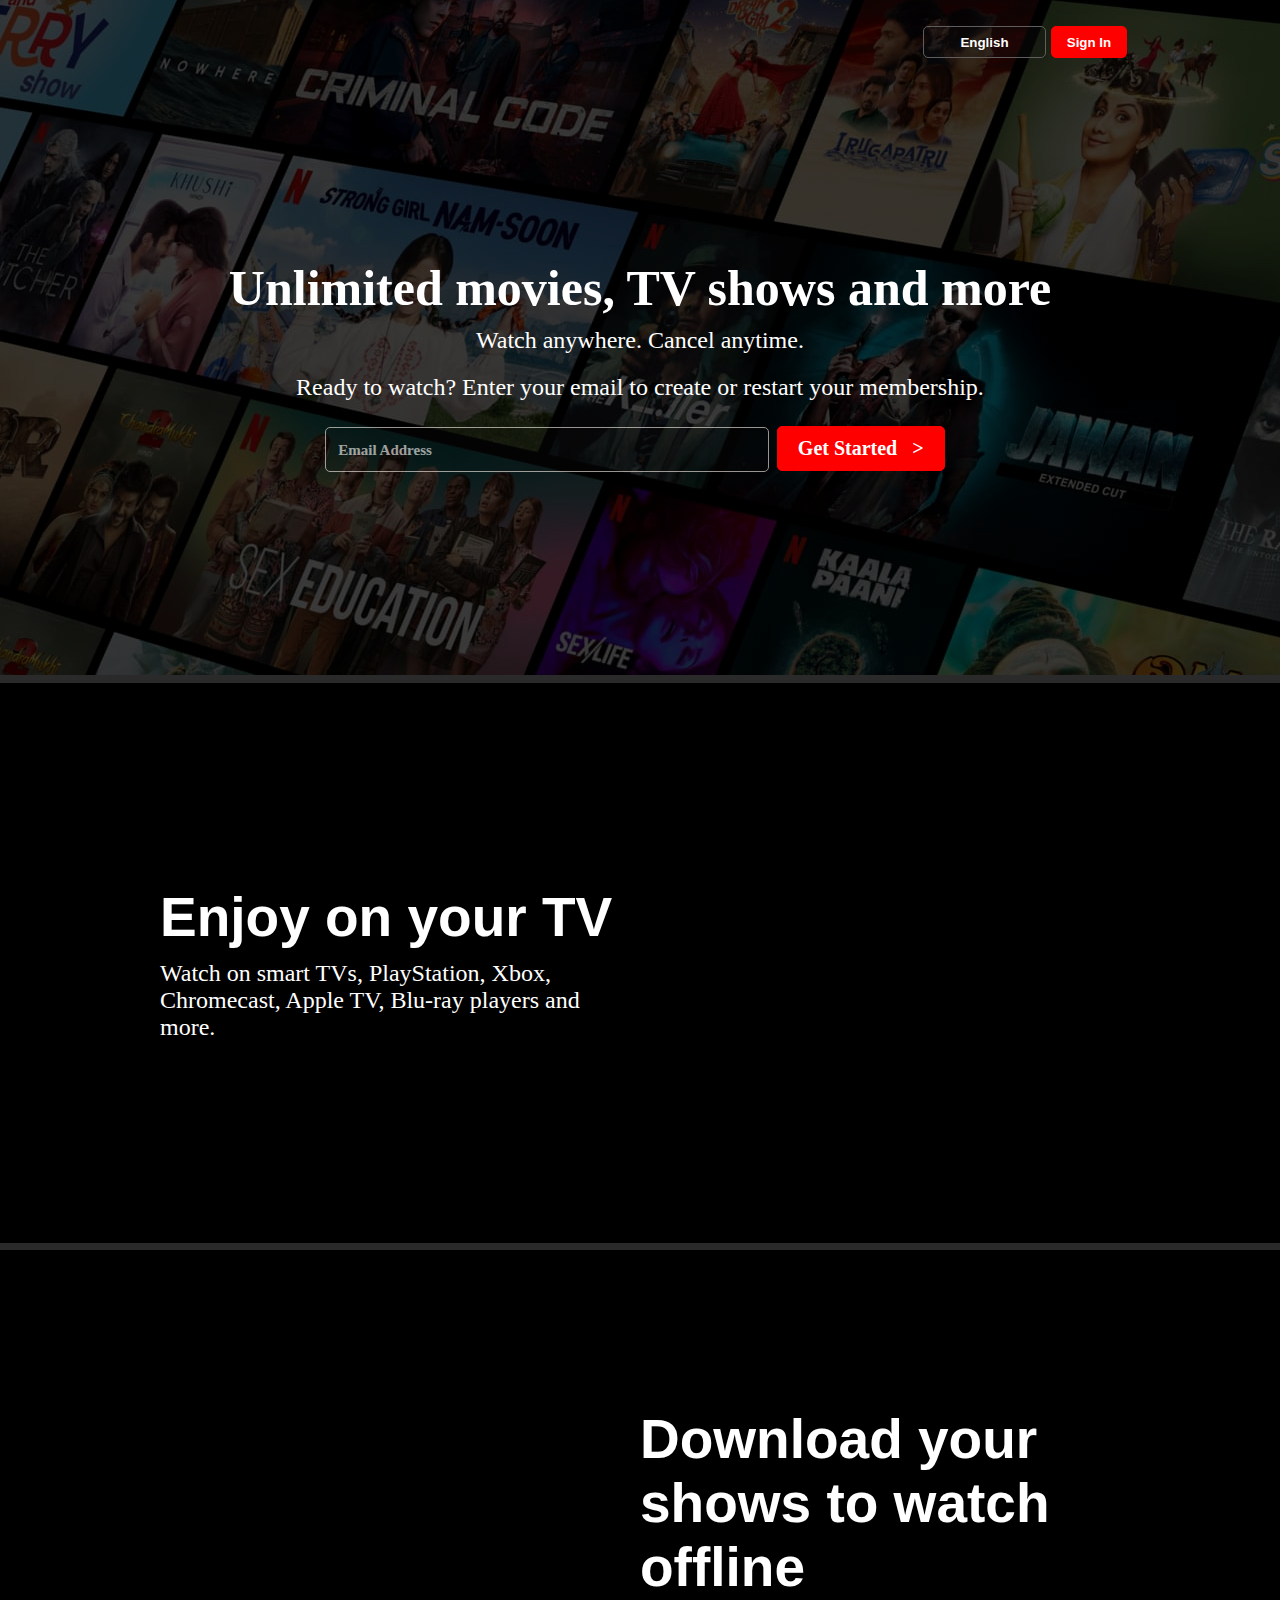
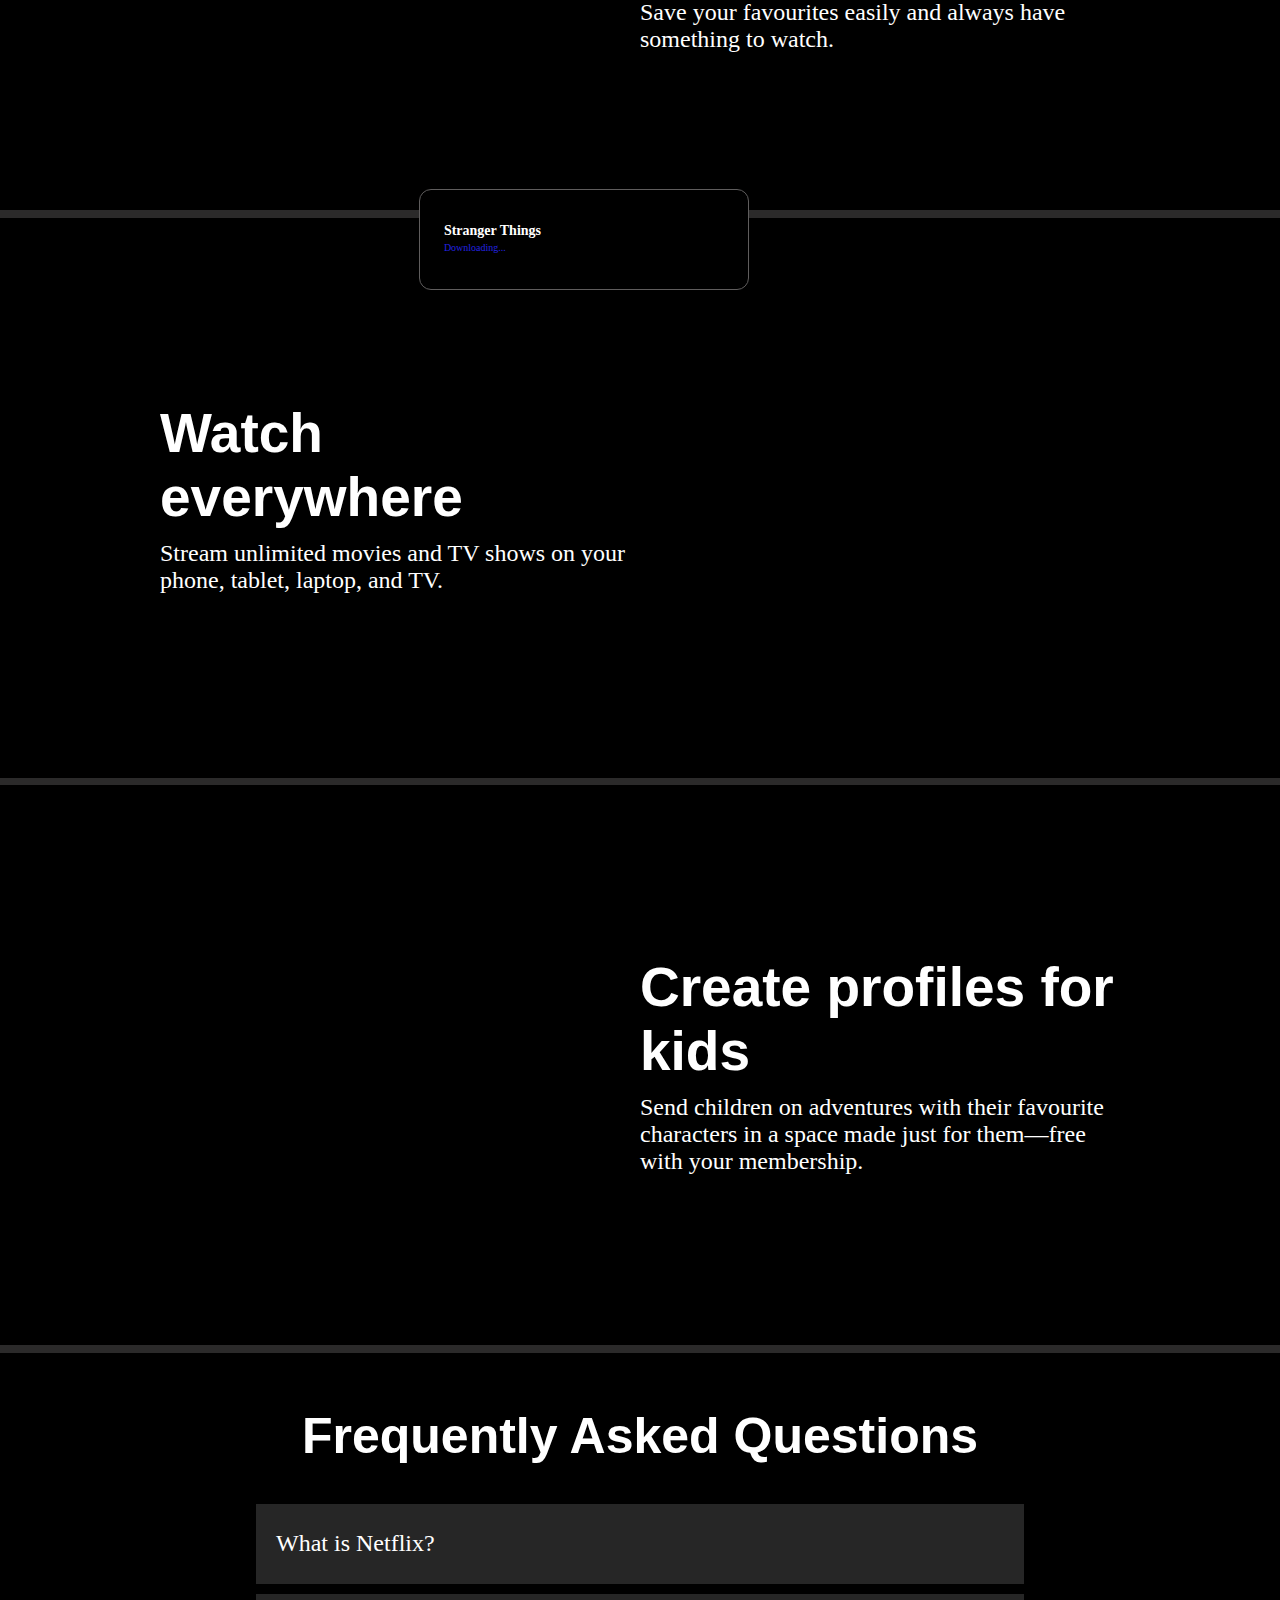
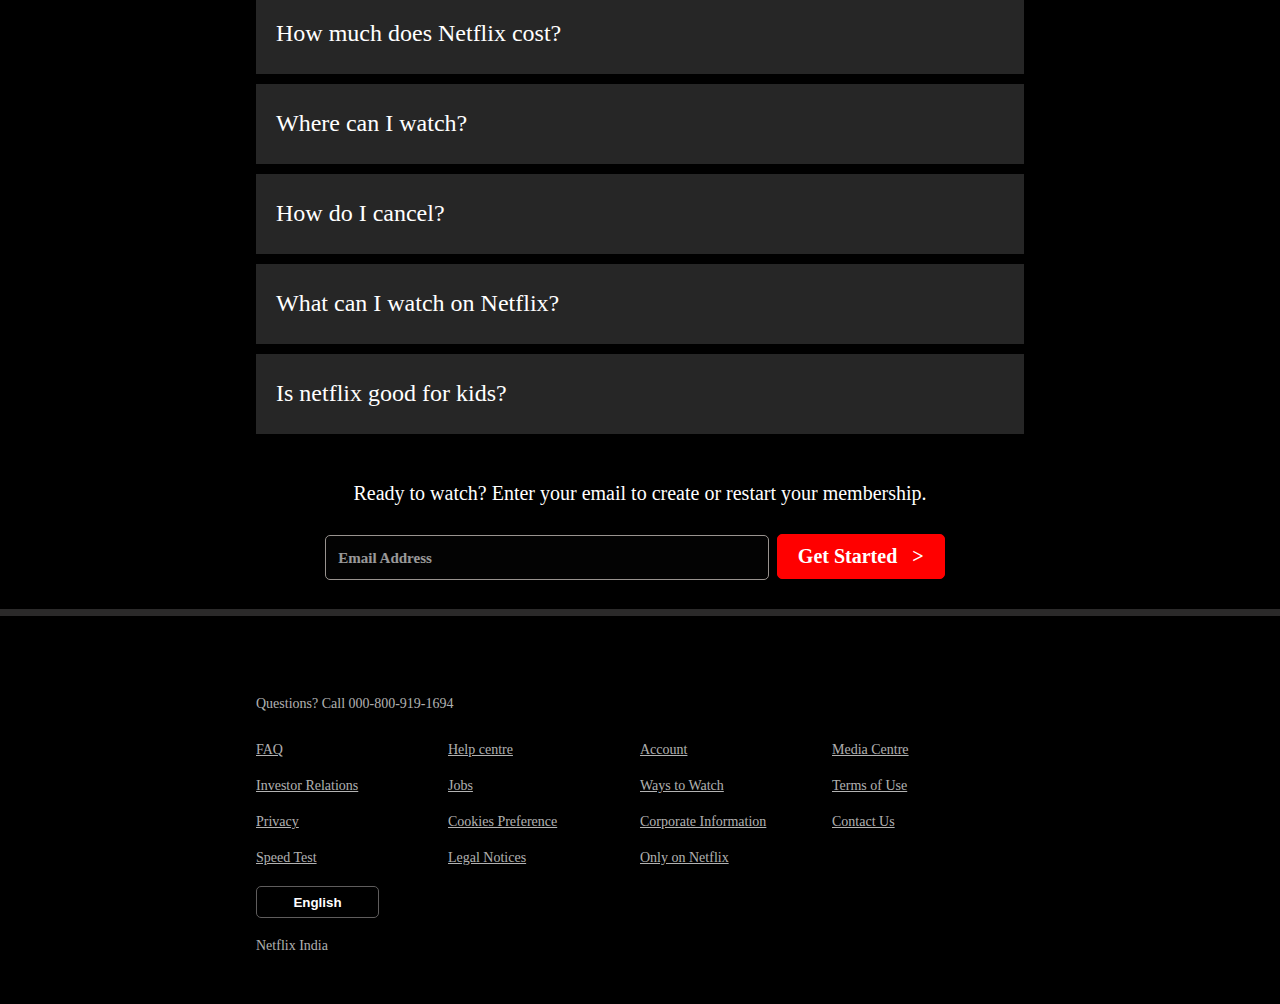
==== index.html @ 7c7578af "Add files via upload" ====
<!DOCTYPE html>
<html lang="en">
  <head>
    <meta charset="UTF-8" />
    <meta name="viewport" content="width=device-width, initial-scale=1.0" />
    <title>Netflix India - Watch TV Shows Online, Watch Movies Online</title>
    <link rel="stylesheet" href="style.css" />
    <link rel="icon" href="/Netflix_clone/favicon.ico" type="image/x-icon">
  </head>

  <body>
    <!-- main background and contents -->

    <div class="main">
      <nav>
        <div class="navbar">
          <img class="imglogo" src="/Netflix_clone/logo.svg" alt="" />
          <button class="btn btnlang">
            <img class="langg" src="/Netflix_clone/langlogo.svg" alt="" />
            English
            <img class="langg" src="/Netflix_clone/langlogo2.svg" alt="" />
          </button>
          <button class="btn btnsign">Sign In</button>
        </div>
      </nav>
      <div class="content">
        <span class="text1">Unlimited movies, TV shows and more</span>
        <span class="text2">Watch anywhere. Cancel anytime.</span>
        <span class="text3"
          >Ready to watch? Enter your email to create or restart your
          membership.</span
        >
        <div class="inputandbutton">
          <input class="place" type="text" placeholder="Email Address" />
          <button class="get">
            Get Started &nbsp; ><!--<img class="gtrr" src="/Netflix_clone/get.svg" alt="">-->
          </button>
        </div>
      </div>
      <div class="box"></div>
    </div>

    <!-- grey seperatiob box -->

    <div class="line"></div>

    <!-- sections -->
    <!-- section1 -->
    <div class="section1">
      <div class="container1">
        <div class="content1">
          <h1>Enjoy on your TV</h1>
          <br />
          <span
            >Watch on smart TVs, PlayStation, Xbox, Chromecast, Apple TV,
            Blu-ray players and more.</span
          >
        </div>
        <div class="tv1">
          <img class="imgtv1" src="/Netflix_clone/tv.png" alt="" />
          <video
            class="mp4tv1"
            src="/Netflix_clone/tv.m4v"
            autoplay
            loop
            muted
          ></video>
        </div>
      </div>
    </div>

    <!-- grey seperatiob box -->

    <div class="line"></div>

    <!-- section2 -->
    <div class="section2">
      <div class="container2">
        <div class="tv2">
          <div class="imgstrbg">
            <img
              class="imgtv2"
              src="/Netflix_clone/strangerthingsmob.jpg"
              alt=""
            />
            <div class="gif">
              <div class="strlogo">
                <img
                  class="imgstrlogo"
                  src="/Netflix_clone/strangerthinglogo.png"
                  alt=""
                />
              </div>
              <div class="giftext">
                <span
                  >Stranger Things <br />
                  <small>Downloading...</small></span
                >
              </div>
              <div class="downgif">
                <img
                  class="gifdowngif"
                  src="/Netflix_clone/downloadicon.gif"
                  alt=""
                />
              </div>
            </div>
          </div>
        </div>
        <div class="content2">
          <h1>Download your shows to watch offline</h1>
          <span
            >Save your favourites easily and always have something to
            watch.</span
          >
        </div>
      </div>
    </div>

    <!-- grey seperatiob box -->

    <div class="line"></div>

    <!-- section3 -->
    <div class="section3">
      <div class="container3">
        <div class="content3">
          <h1>Watch everywhere</h1>
          <br />
          <span>
            Stream unlimited movies and TV shows on your phone, tablet, laptop,
            and TV.
          </span>
        </div>
        <div class="tv3">
          <img class="imgtv3" src="/Netflix_clone/tv3.png" alt="" />
          <video
            class="mp4tv3"
            src="/Netflix_clone/tv3.m4v"
            autoplay
            loop
            muted
          ></video>
        </div>
      </div>
    </div>

    <!-- grey seperatiob box -->

    <div class="line"></div>

    <!-- section4 -->
    <div class="section3">
      <div class="container4">
        <div class="tv4">
          <img class="imgtv4" src="/Netflix_clone/kids.png" alt="" />
        </div>
        <div class="content3">
          <h1>Create profiles for kids</h1>
          <br />
          <span>
            Send children on adventures with their favourite characters in a
            space made just for them—free with your membership.
          </span>
        </div>
      </div>
    </div>

    <!-- grey seperatiob box -->

    <div class="line"></div>

    <!-- section5 -->
    <div class="section5">
      <div class="faqhead">
        <h1>Frequently Asked Questions</h1>
      </div>

      <div class="sec5box">
        <span>What is Netflix?</span>
        <img src="/Netflix_clone/pluse.svg" alt="" />
      </div>

      <div class="sec5box">
        <span>How much does Netflix cost?</span>
        <img src="/Netflix_clone/pluse.svg" alt="" />
      </div>

      <div class="sec5box">
        <span>Where can I watch?</span>
        <img src="/Netflix_clone/pluse.svg" alt="" />
      </div>

      <div class="sec5box">
        <span>How do I cancel?</span>
        <img src="/Netflix_clone/pluse.svg" alt="" />
      </div>

      <div class="sec5box">
        <span>What can I watch on Netflix?</span>
        <img src="/Netflix_clone/pluse.svg" alt="" />
      </div>

      <div class="sec5box">
        <span>Is netflix good for kids?</span>
        <img src="/Netflix_clone/pluse.svg" alt="" />
      </div>

      <div class="sec5box2">
        <span
          >Ready to watch? Enter your email to create or restart your
          membership.</span
        >
      </div>

      <div class="inputandbutton2">
        <input class="place" type="text" placeholder="Email Address" />
        <button class="get">
          Get Started &nbsp; ><!--<img class="gtrr" src="/Netflix_clone/get.svg" alt="">-->
        </button>
      </div>
    </div>

    <!-- grey seperatiob box -->

    <div class="line"></div>

    <div class="section6">


      <div class="head">
        <span>Questions? Call 000-800-919-1694</span>
      </div>
      <div class="foot">
        <a class="foot1" href="/">FAQ</a>
        <a class="foot1" href="/">Help centre</a>
        <a class="foot1" href="/">Account</a>
        <a class="foot1" href="/">Media Centre</a>
        <a class="foot1" href="/">Investor Relations</a>
        <a class="foot1" href="/">Jobs</a>
        <a class="foot1" href="/">Ways to Watch</a>
        <a class="foot1" href="/">Terms of Use</a>
        <a class="foot1" href="/">Privacy</a>
        <a class="foot1" href="/">Cookies Preference</a>
        <a class="foot1" href="/">Corporate Information</a>
        <a class="foot1" href="/">Contact Us</a>
        <a class="foot1" href="/">Speed Test</a>
        <a class="foot1" href="/">Legal Notices</a>
        <a class="foot1" href="/">Only on Netflix</a>
      </div>

      <button class="btn1 btnlang1">
        <img class="langg" src="/Netflix_clone/langlogo.svg" alt="" />
        English
        <img class="langg" src="/Netflix_clone/langlogo2.svg" alt="" />
      </button>
<div class="netflix">
    <span>Netflix India</span>
</div>
    </div>
  </body>
</html>
---- style.css ----
@import url("https://fonts.googleapis.com/css2?family=Anton&family=Montserrat:wght@100&display=swap");
@import url("https://fonts.googleapis.com/css2?family=Anton&family=DM+Serif+Display&family=Montserrat:wght@100&display=swap");
@import url('https://fonts.googleapis.com/css2?family=Anton&family=DM+Serif+Display&family=M+PLUS+1p&family=Montserrat:wght@100&display=swap');
@import url('https://fonts.googleapis.com/css2?family=Anton&family=DM+Serif+Display&family=M+PLUS+1p&family=Montserrat:wght@100&display=swap');
* {
  padding: 0;
  margin: 0;
}
@font-face {
    font-family: 'Netflix Sans';
    font-weight: 400;
    font-display: optional;
    src: url(https://assets.nflxext.com/ffe/siteui/fonts/netflix-sans/v3/NetflixSans_W_Th.woff2) format('woff2'),url(https://assets.nflxext.com/ffe/siteui/fonts/netflix-sans/v3/NetflixSans_W_Th.woff) format('woff')
}
@font-face {
  font-family: 'Netflix Sans';
  font-weight: 900;
  font-display: optional;
  src: url(https://assets.nflxext.com/ffe/siteui/fonts/netflix-sans/v3/NetflixSans_W_Blk.woff2) format('woff2'),url(https://assets.nflxext.com/ffe/siteui/fonts/netflix-sans/v3/NetflixSans_W_Blk.woff) format('woff')
}

:root{
    --primaryfont:"Anton", sans-serif ;
    --secondaryfont: 'Netflix Sans';
}
html{
    font-size: 62.5%;
}
body {
  background-color: black;
  /* overflow-x:  hidden; */
}
.main {
  background-image: url("bg.jpg");
  position: relative;
  height: 75vh;
  background-position: center center;
  background-repeat: no-repeat;
  background-size: max(200.0rem, 100vw);
  display: flex;
  flex-direction: column;
  align-items: center;
}
.box {
  background-color: black;
  height: 100%;
  width: 100vw;
  opacity: 0.7;
  top: 0;
  position: absolute;
}

nav {
  display: flex;
  justify-content: center;
  align-items: center;
  width: 80vw;
}
.navbar {
  display: grid;
  padding: 0 2rem;
  margin-top: 2rem;
  grid-template-columns: 5fr 1fr 0.5fr;

  width: 117.3rem;
  height: 4.4rem;
}
.imglogo {
  position: relative;
  z-index: 10;
  width:15.0rem
}
.btn {
  background-color: rgb(0, 0, 0);


  position: relative;
  z-index: 10;
}
.btnsign {
  background-color: red;
  width: 7.6rem;
  border: 0.1rem solid rgb(255, 0, 0);
  height: 3.2rem;
  justify-self: end;
  color: white;
  border-radius: 0.5rem;
  align-self: center;
  font-weight: 600;
  margin: 0 0.5rem;
  /* font-size: 1.6rem; */
  /* position: relative;
z-index: 10; */
}
.btnlang {
  width: 12.3rem;
  height: 3.2rem;
  background-color: rgba(23, 23,23,0.23);
  border: 0.1rem solid rgb(95, 93, 93);
  /* font-size: 1.6rem; */
  color: rgb(255, 255, 255);
  /* opacity: 0.6; */
  justify-self: end;
  border-radius: 0.5rem;
  font-weight: 600;
  align-self: center;
  /* position: relative;
z-index: 10; */

}

.content {
  height: 100%;
  display: flex;
  flex-direction: column;
  justify-content: center;
  align-items: center;
  color: white;
  position: relative;
  z-index: 10;
  text-align: center;
}

.text1 {
  font-family: var(--secondaryfont);
 font-weight: 900;

  /* font-family: 'DM Serif Display', serif;
    font-family: 'Montserrat', sans-serif; */
  font-size: 5.0rem;
}

.text2{

font-family: var(--secondaryfont);

    font-size: 2.4rem;
    padding: 1.0rem 1.0rem;
}

.text3{
    font-family: var(--secondaryfont);

    font-size: 2.4rem;
    padding: 1.0rem 1.0rem;
    margin-bottom: 0.5rem;
}

.get{
    padding: 1.0rem 2.0rem;
    font-family: var(--secondaryfont);
    font-size: 2.0rem;
    font-weight: 700;
    background-color: red;
    border: 0.1rem solid red;
    border-radius: 0.5rem;
    color: white;
    margin: 1.0rem;

}
.place{
    margin-right: -0.5rem;
    padding:  1.4rem 23.1rem 1.2rem 1.2rem;
    font-family: var(--secondaryfont);
    font-size: 1.5rem;
    font-weight: 700;
    background-color: rgba(23, 23,23,0.23);
    color: white;
    opacity: 0.6;
    border: 0.1rem solid seashell;
    border-radius: 0.5rem;
}
::placeholder {
  color: white;
  /* opacity: 1; Firefox */
}
.inputandbutton{
    display:inline-block;

}
.inputandbutton2{
  display:inline-block;
  text-align: center;
  margin-top: 0rem;
  padding-top: 1rem;


}
.line{
    width: 100vw;
    height: 0.75rem;
    background-color: rgb(43, 42, 42);
}

.section1{
  display: flex;
  justify-content: center;
  align-items: center;
  width: 100vw;
  
}
.container1{
  /* border: 2px solid red; */
  height: 56.0rem;
  width: 75%;
  display: flex;
  justify-content: center;
  align-items: center;
 
}
.container4{
  /* border: 2px solid red; */
  height: 56.0rem;
  width: 75%;
  display: flex;
  justify-content: center;
  align-items: center;
 
}

.content1{
  width: 50%;
  /* border: 1px solid blue; */
  color: white;

  
}
.content1 h1{
  font-family: "Netflix Sans", "Helvetica Neue", "Segoe UI", sans-serif;;
  font-size: 5.5rem;
  font-weight: 900;
}

.content1 span{
  font-family: var(--secondaryfont);
  font-weight: 400;
    font-size: 2.4rem;
   
}


.tv1{
  width: 50%;
  /* border: 1px solid rgb(200, 240, 25); */
  color: white;
  position: relative;
}
.imgtv1{
  position: relative;
  z-index: 10;
  width: 55.5rem;
}
.mp4tv1{
  position: absolute;
  top: 8.5rem;
  left: 7.3rem;
  width: 41.0rem;
  
}


.section2{
  display: flex;
  justify-content: center;
  align-items: center;
}
.container2{
  /* border: 2px solid red; */
  height: 56.0rem;
  width: 75vw;
  display: flex;
  justify-content: center;
  align-items: center;

}
.content2{
  width: 50%;
  /* border: 1px solid blue; */
  color: white;

  
}
.imgstrbg{
  position: relative;
  justify-content: center;
}

.tv2{
  width: 50%;
  /* height: auto; */
  /* border: 1px solid rgb(200, 240, 25); */
  color: white;
  position: relative;
  display: flex;
  justify-content:center;
  /* margin: 0 73px; */
}
.tv4{
  width: 50%;
  /* height: auto; */
  /* border: 1px solid rgb(200, 240, 25); */
  color: white;
  position: relative;
  display: flex;
  justify-content:center;
  /* margin: 0 73px; */
}
.imgtv2{
  width: 36.6rem;
  /* margin-right: 14.0rem; */
}
.imgtv4{
  width: 36.6rem;
  /* margin-right: 14.0rem; */
}
.content2 h1{
  font-family: "Netflix Sans", "Helvetica Neue", "Segoe UI", sans-serif;;
  font-size: 5.5rem;
  font-weight: 900;
}

.content2 span{
  font-family: var(--secondaryfont);
  font-weight: 400;
    font-size: 2.4rem;
   
}
.gif{
  border: .1rem solid rgb(95, 93, 93);
  background-color: black;
  height: 9.9rem;
    width: 32.8rem;
  position: absolute  ;
  top: 26.4rem;
  left: 1.89rem;
  border-radius: 1.2rem;
  display: flex;
  position: absolute;

}
.giftext{
  align-self: center;
  font-family: var(--secondaryfont);
  font-weight: 600;
    font-size: 1.4rem;
}
.giftext small{
  font-family: var(--secondaryfont);
  font-weight:lighter;
    font-size: 1rem;
    color: rgb(35, 35, 226);
}

.imgstrlogo{
  width: 5.8rem;
  padding: 0.9rem 1.2rem;
}
.downgif{
  margin:  2.1rem 0rem 0rem 7.7rem;
}
.gifdowngif{
width: 5.0rem;
}


/* section3 */

.section3{
  display: flex;
  justify-content: center;
  align-items: center;
}
.container3{
  /* border: 2px solid red; */
  height: 56.0rem;
  width: 75vw;
  display: flex;
  justify-content: center;
  align-items: center;

}

.content3{
  width: 50%;
  /* border: 1px solid blue; */
  color: white;

  
}
.content3 h1{
  font-family: "Netflix Sans", "Helvetica Neue", "Segoe UI", sans-serif;;
  font-size: 5.5rem;
  font-weight: 900;
}

.content3 span{
  font-family: var(--secondaryfont);
  font-weight: 400;
    font-size: 2.4rem;
   
}


.tv3{
  width: 50%;
  /* border: 1px solid rgb(200, 240, 25); */
  color: white;
  position: relative;
}

.imgtv3{
  position: relative;
  z-index: 10;
  width: 55.5rem;
}
.mp4tv3{
  /* position: absolute;
  top: 8.5rem;
  left: 7.3rem;
  width: 41.0rem; */

  position: absolute;
    top: 4.5rem;
    left: 9.3rem;
    width: 35rem;
  
}

/* section5 */
.section5{
  width: 100vw;
  height: auto;
  display: flex;
  flex-direction: column;
  justify-content: center;
  align-items: center;
  margin: 20px auto;
}
.section5 .faqhead h1{
  text-align: center;

  color: white;
  padding: 3.4rem;
  font-family: "Netflix Sans", "Helvetica Neue", "Segoe UI", sans-serif;;
  font-size: 5rem;
  font-weight: 900;

}

.sec5box{
  /* border:1px solid red; */
  width: 60%;
  height: 8rem;
  background-color: #262626;
  display: flex;
  align-items: center;
  justify-content: space-between;
  margin: 0.5rem 0rem;
}

.sec5box span{
  font-family: var(--secondaryfont);
  font-weight: 400;
    font-size: 2.4rem;  
    color: white;
    padding: 0 2rem;
}

.sec5box img{
  width:3rem;
  padding: 0 2rem;
}

.sec5box2{
  width: 60%;
  height: 8rem;
  /* background-color: #262626; */
  display: flex;
  align-items: center;
  justify-content: center;
  margin: 1.5rem 0rem -2rem 0rem;
}
.sec5box2 span{
  font-family: var(--secondaryfont);
  font-weight: 400;
    font-size: 2rem;  
    color: white;
    padding: 0;
    text-align: center;
    height: auto;
}

/* footercss */
.section6{
  width: 100vw;
  height: auto;
  display: grid;
  flex-direction: column;
  justify-content: center;
  align-items: center;
  margin: 4rem auto;
  font-family: var(--secondaryfont);
  /* font-weight: 400; */
    font-size: 14px;  
    color: rgba(255,255,255,0.7);
}
a{
  color: rgba(255,255,255,0.7);
}
.section6 .head{
  margin: 4rem 0rem 2rem 0rem;
}
.foot{
  display: grid;
  width: 60vw;
  grid-template-columns: 1fr 1fr 1fr 1fr ;
  height: auto;

}
.foot1{
  justify-self:flex-start;
  align-self: center;
  padding: 1rem 0rem;  
}

.btnlang1 {
  width: 123px;
  height: 32px;
  background-color: rgba(23, 23,23,0.23);
  border: 1px solid rgb(95, 93, 93);
  /* font-size: 1.6rem; */
  color: rgb(255, 255, 255);
  /* opacity: 0.6; */
  justify-self:flex-start;
  border-radius: 5px;
  font-weight: 600;
  align-self: center;
  
  /* position: relative;
z-index: 10; */

}
.btn1 {
  background-color: rgb(0, 0, 0);

margin: 1rem 0rem;
  position: relative;
  z-index: 10;
}
.netflix{
  margin: 1rem 0rem;
}





/* media queries */
@media(max-width:960px){
    html{
        font-size: 40%;

    }
    .main {
        background-image: url("bg.jpg");
        position: relative;
        height: 50vh;
        background-position: center center;
        background-repeat: no-repeat;
        background-size: max(300.0rem, 100vw);
        display: flex;
        flex-direction: column;
        align-items: center;
      }
      .btnsign {
        background-color: red;
        width: 10.6rem;
        border: 0.1rem solid rgb(255, 0, 0);
        height: 5.2rem;
        justify-self: end;
        color: white;
        border-radius: 0.5rem;
        align-self: center;
        font-weight: 600;
        margin: 0 0.5rem;
        /* font-size: 1.6rem; */
        /* position: relative;
      z-index: 10; */
      }
      .btnlang {
        width: 15.3rem;
        height: 5.2rem;
        background-color: rgba(23, 23,23,0.23);
        border: 0.1rem solid rgb(95, 93, 93);
        /* font-size: 1.6rem; */
        color: rgb(255, 255, 255);
        /* opacity: 0.6; */
        justify-self: end;
        border-radius: 0.5rem;
        font-weight: 600;
        align-self: center;
        padding: 0 0.5rem;
        /* position: relative;
      z-index: 10; */
      
      }
   
      .container1{
        /* border: 2px solid red; */
        /* height: 56.0rem; */
        height: auto;
        width: 75vw;
        display: flex;
        justify-content: center;
        align-items: center;
        flex-direction: column;
      }
      .container3{
        /* border: 2px solid red; */
        /* height: 56.0rem; */
        height: auto;
        width: 75vw;
        display: flex;
        justify-content: center;
        align-items: center;
        flex-direction: column;
      }
      .content1{
        width: 50%;
        /* border: 1px solid blue; */
        color: white;
      text-align: center;
      margin: 25px 0px;
        
      }
      .content2{
        width: 50%;
        /* border: 1px solid blue; */
        color: white;
      text-align: center;
        margin: 25px 0px;
      }
      .content3{
        width: 50%;
        /* border: 1px solid blue; */
        color: white;
      text-align: center;
      margin: 25px 0px;
        
      }
 
      .tv1{
        /* width: 50%; */
        width: auto;
        /* border: 1px solid rgb(200, 240, 25); */
        color: white;
        position: relative;
        justify-content: center;
        text-align: center;
      }
      .tv1{
        /* width: 50%; */
        width: auto;
        /* border: 1px solid rgb(200, 240, 25); */
        color: white;
        position: relative;
        justify-content: center;
        text-align: center;
      }
      .tv3{
        width:auto;
        
        /* border: 1px solid rgb(200, 240, 25); */
        color: white;
        position: relative;
        display: flex;
        justify-content: end;
      }
      .imgtv1{
        position: relative;
        z-index: 10;
        width: 55.5rem;
      }
      .mp4tv1{
        position: absolute;
        top: 8.5rem;
        left: 7.3rem;
        width: 41.0rem;
        
      }
      .imgtv3{
        position: relative;
        z-index: 10;
        width: 46.5rem;
      }
      .mp4tv3{
        position: absolute;
        top: 8.5rem;
        left: 7.3rem;
        width: 26.0rem;
        
      }
      .container2{
        /* border: 2px solid red; */
        height: auto;
        width: 75vw;
        display: flex;
        justify-content: center;
        align-items: center;
        flex-direction:column-reverse;

      }
      .container4{
        /* border: 2px solid red; */
        height: auto;
        width: 75vw;
        display: flex;
        justify-content: center;
        align-items: center;
        flex-direction:column-reverse;
      
      }

      .foot{
        display: grid;
        width: 60vw;
        grid-template-columns: 1fr 1fr  ;
        height: auto;
      
      }

}

@media(max-width:500px){
    html{
        font-size: 30%;
    }
    .btnlang {
        width: 8.8rem;
        height: 5.2rem;
        background-color: rgba(23, 23,23,0.23);
        border: 0.1rem solid rgb(95, 93, 93);
        font-size: 0rem;
        color: rgb(255, 255, 255);
        /* opacity: 0.6; */
        justify-self: end;
        border-radius: 0.5rem;
        font-weight: 600;
        align-self: center;
        margin: 0 0.5rem;
        /* position: relative;
      z-index: 10; */
      
      }
    
     
}
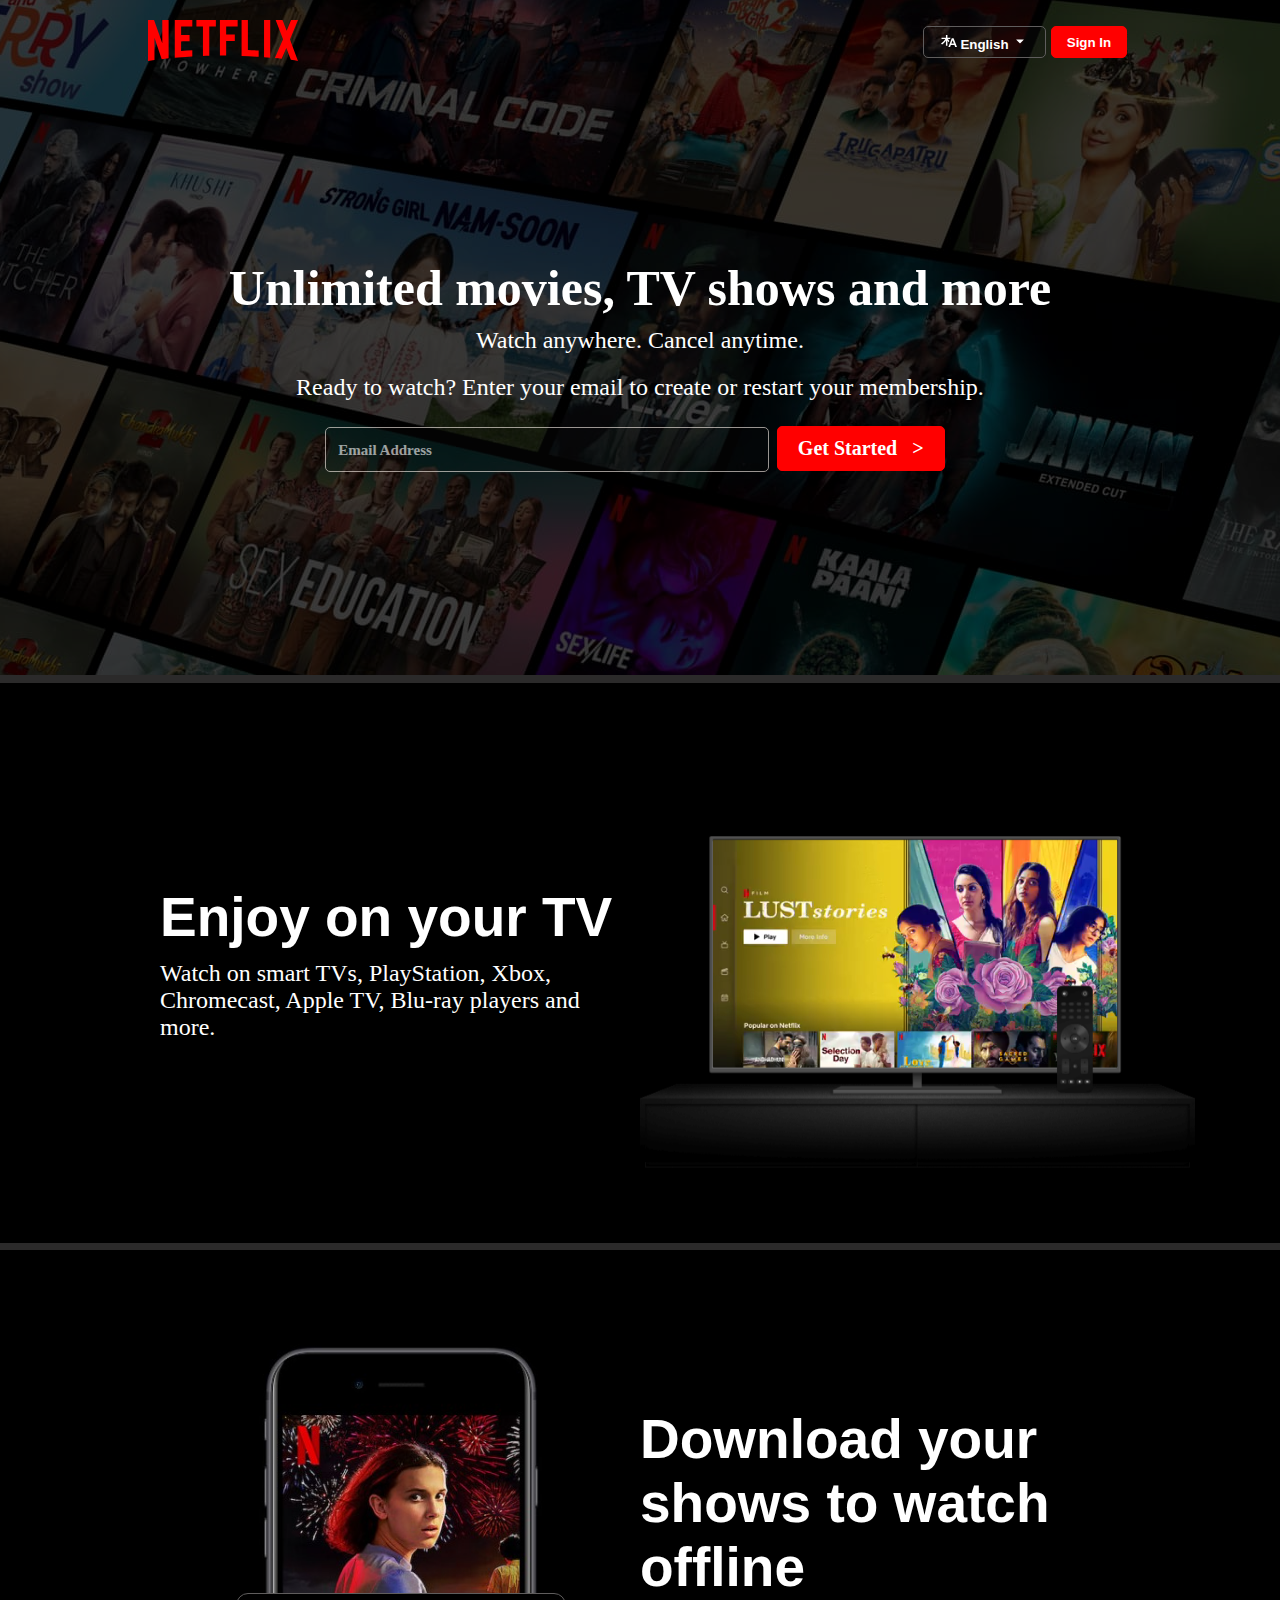
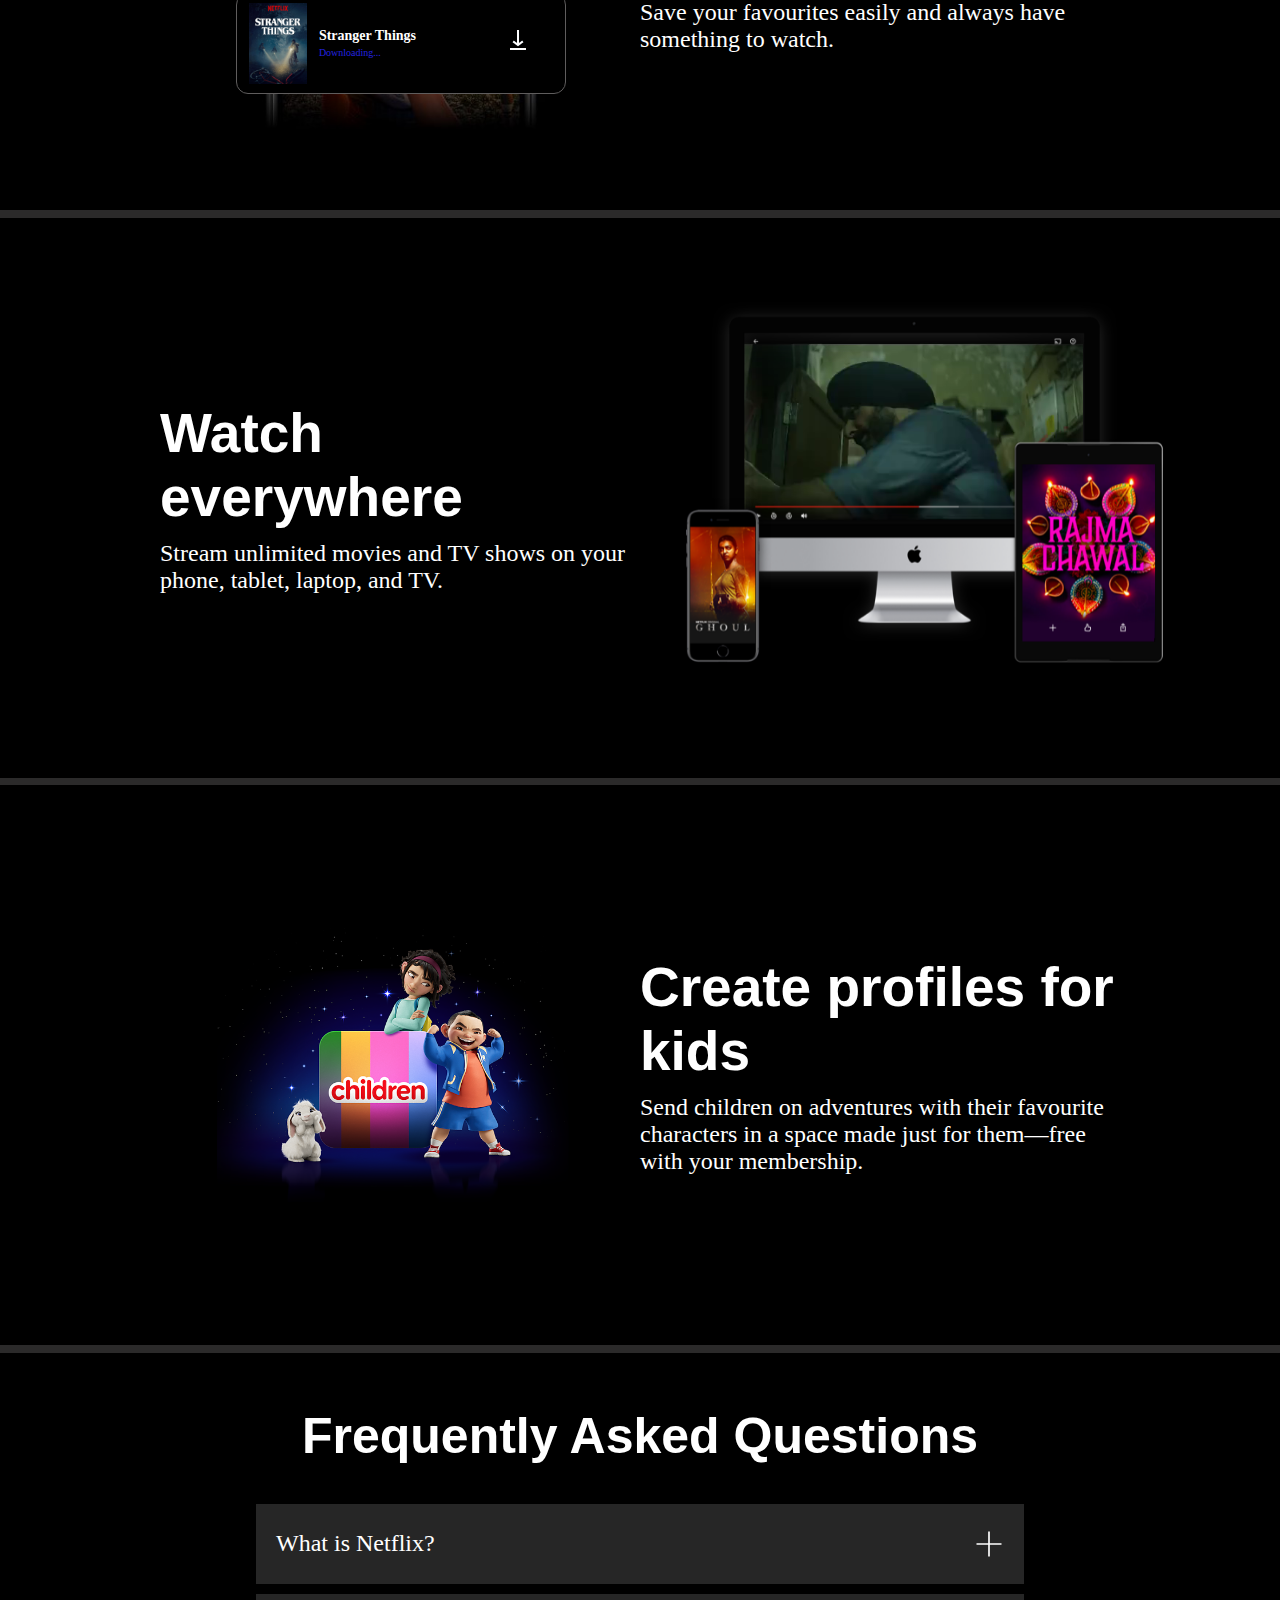
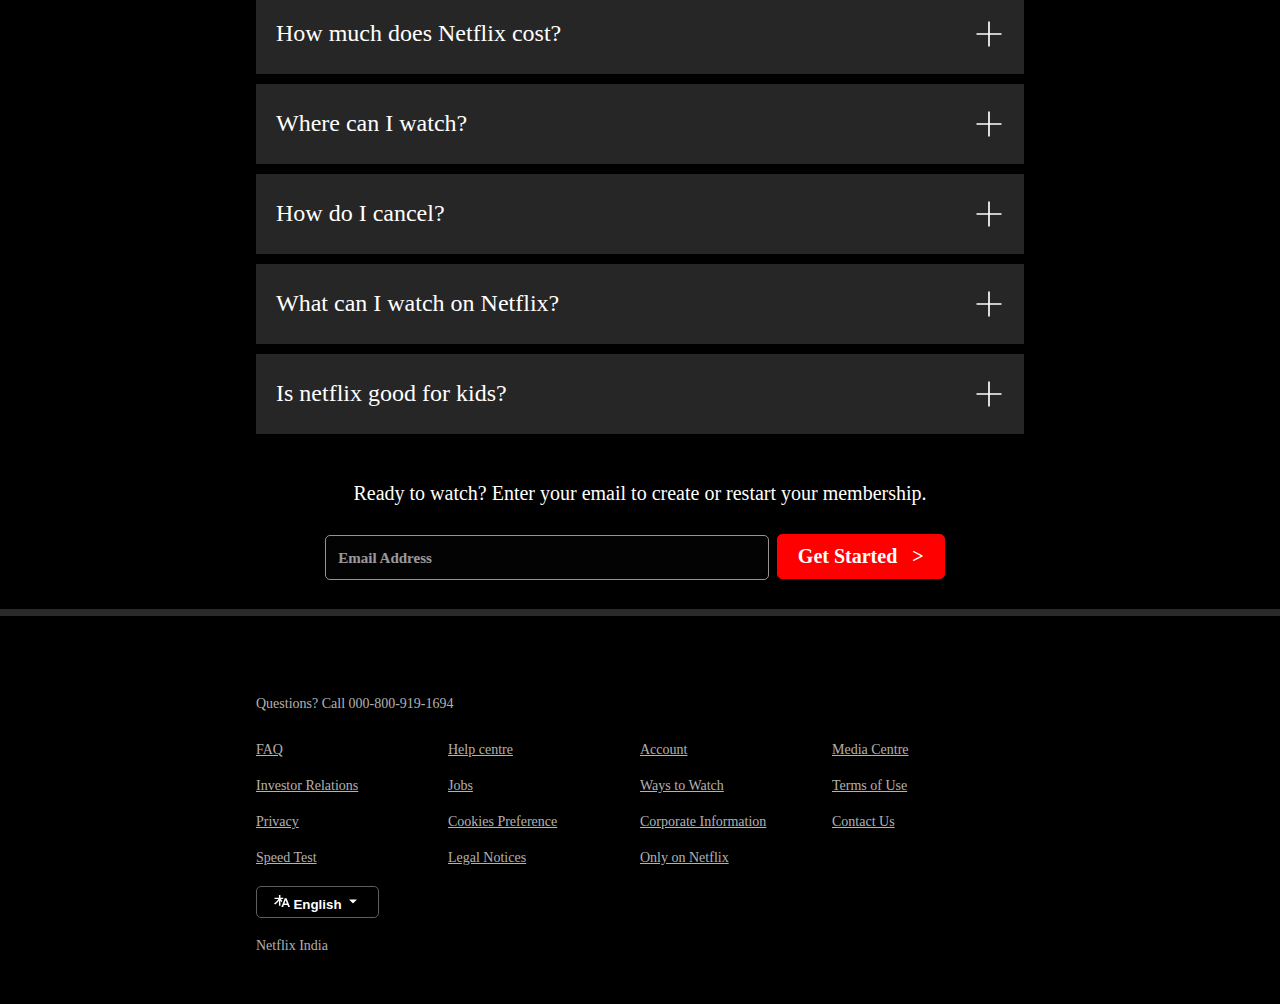
==== commit b621cfd4: "Update index.html" ====
--- a/index.html
+++ b/index.html
@@ -5,7 +5,7 @@
     <meta name="viewport" content="width=device-width, initial-scale=1.0" />
     <title>Netflix India - Watch TV Shows Online, Watch Movies Online</title>
     <link rel="stylesheet" href="style.css" />
-    <link rel="icon" href="/Netflix_clone/favicon.ico" type="image/x-icon">
+    <link rel="icon" href="/favicon.ico" type="image/x-icon">
   </head>
 
   <body>
@@ -14,11 +14,11 @@
     <div class="main">
       <nav>
         <div class="navbar">
-          <img class="imglogo" src="/Netflix_clone/logo.svg" alt="" />
+          <img class="imglogo" src="/logo.svg" alt="" />
           <button class="btn btnlang">
-            <img class="langg" src="/Netflix_clone/langlogo.svg" alt="" />
+            <img class="langg" src="/langlogo.svg" alt="" />
             English
-            <img class="langg" src="/Netflix_clone/langlogo2.svg" alt="" />
+            <img class="langg" src="/langlogo2.svg" alt="" />
           </button>
           <button class="btn btnsign">Sign In</button>
         </div>
@@ -33,7 +33,7 @@
         <div class="inputandbutton">
           <input class="place" type="text" placeholder="Email Address" />
           <button class="get">
-            Get Started &nbsp; ><!--<img class="gtrr" src="/Netflix_clone/get.svg" alt="">-->
+            Get Started &nbsp; ><!--<img class="gtrr" src="/get.svg" alt="">-->
           </button>
         </div>
       </div>
@@ -57,10 +57,10 @@
           >
         </div>
         <div class="tv1">
-          <img class="imgtv1" src="/Netflix_clone/tv.png" alt="" />
+          <img class="imgtv1" src="/tv.png" alt="" />
           <video
             class="mp4tv1"
-            src="/Netflix_clone/tv.m4v"
+            src="/tv.m4v"
             autoplay
             loop
             muted
@@ -80,14 +80,14 @@
           <div class="imgstrbg">
             <img
               class="imgtv2"
-              src="/Netflix_clone/strangerthingsmob.jpg"
+              src="/strangerthingsmob.jpg"
               alt=""
             />
             <div class="gif">
               <div class="strlogo">
                 <img
                   class="imgstrlogo"
-                  src="/Netflix_clone/strangerthinglogo.png"
+                  src="/strangerthinglogo.png"
                   alt=""
                 />
               </div>
@@ -100,7 +100,7 @@
               <div class="downgif">
                 <img
                   class="gifdowngif"
-                  src="/Netflix_clone/downloadicon.gif"
+                  src="/downloadicon.gif"
                   alt=""
                 />
               </div>
@@ -133,10 +133,10 @@
           </span>
         </div>
         <div class="tv3">
-          <img class="imgtv3" src="/Netflix_clone/tv3.png" alt="" />
+          <img class="imgtv3" src="/tv3.png" alt="" />
           <video
             class="mp4tv3"
-            src="/Netflix_clone/tv3.m4v"
+            src="/tv3.m4v"
             autoplay
             loop
             muted
@@ -153,7 +153,7 @@
     <div class="section3">
       <div class="container4">
         <div class="tv4">
-          <img class="imgtv4" src="/Netflix_clone/kids.png" alt="" />
+          <img class="imgtv4" src="/kids.png" alt="" />
         </div>
         <div class="content3">
           <h1>Create profiles for kids</h1>
@@ -178,32 +178,32 @@
 
       <div class="sec5box">
         <span>What is Netflix?</span>
-        <img src="/Netflix_clone/pluse.svg" alt="" />
+        <img src="/pluse.svg" alt="" />
       </div>
 
       <div class="sec5box">
         <span>How much does Netflix cost?</span>
-        <img src="/Netflix_clone/pluse.svg" alt="" />
+        <img src="/pluse.svg" alt="" />
       </div>
 
       <div class="sec5box">
         <span>Where can I watch?</span>
-        <img src="/Netflix_clone/pluse.svg" alt="" />
+        <img src="/pluse.svg" alt="" />
       </div>
 
       <div class="sec5box">
         <span>How do I cancel?</span>
-        <img src="/Netflix_clone/pluse.svg" alt="" />
+        <img src="/pluse.svg" alt="" />
       </div>
 
       <div class="sec5box">
         <span>What can I watch on Netflix?</span>
-        <img src="/Netflix_clone/pluse.svg" alt="" />
+        <img src="/pluse.svg" alt="" />
       </div>
 
       <div class="sec5box">
         <span>Is netflix good for kids?</span>
-        <img src="/Netflix_clone/pluse.svg" alt="" />
+        <img src="/pluse.svg" alt="" />
       </div>
 
       <div class="sec5box2">
@@ -216,7 +216,7 @@
       <div class="inputandbutton2">
         <input class="place" type="text" placeholder="Email Address" />
         <button class="get">
-          Get Started &nbsp; ><!--<img class="gtrr" src="/Netflix_clone/get.svg" alt="">-->
+          Get Started &nbsp; ><!--<img class="gtrr" src="/get.svg" alt="">-->
         </button>
       </div>
     </div>
@@ -250,9 +250,9 @@
       </div>
 
       <button class="btn1 btnlang1">
-        <img class="langg" src="/Netflix_clone/langlogo.svg" alt="" />
+        <img class="langg" src="/langlogo.svg" alt="" />
         English
-        <img class="langg" src="/Netflix_clone/langlogo2.svg" alt="" />
+        <img class="langg" src="/langlogo2.svg" alt="" />
       </button>
 <div class="netflix">
     <span>Netflix India</span>
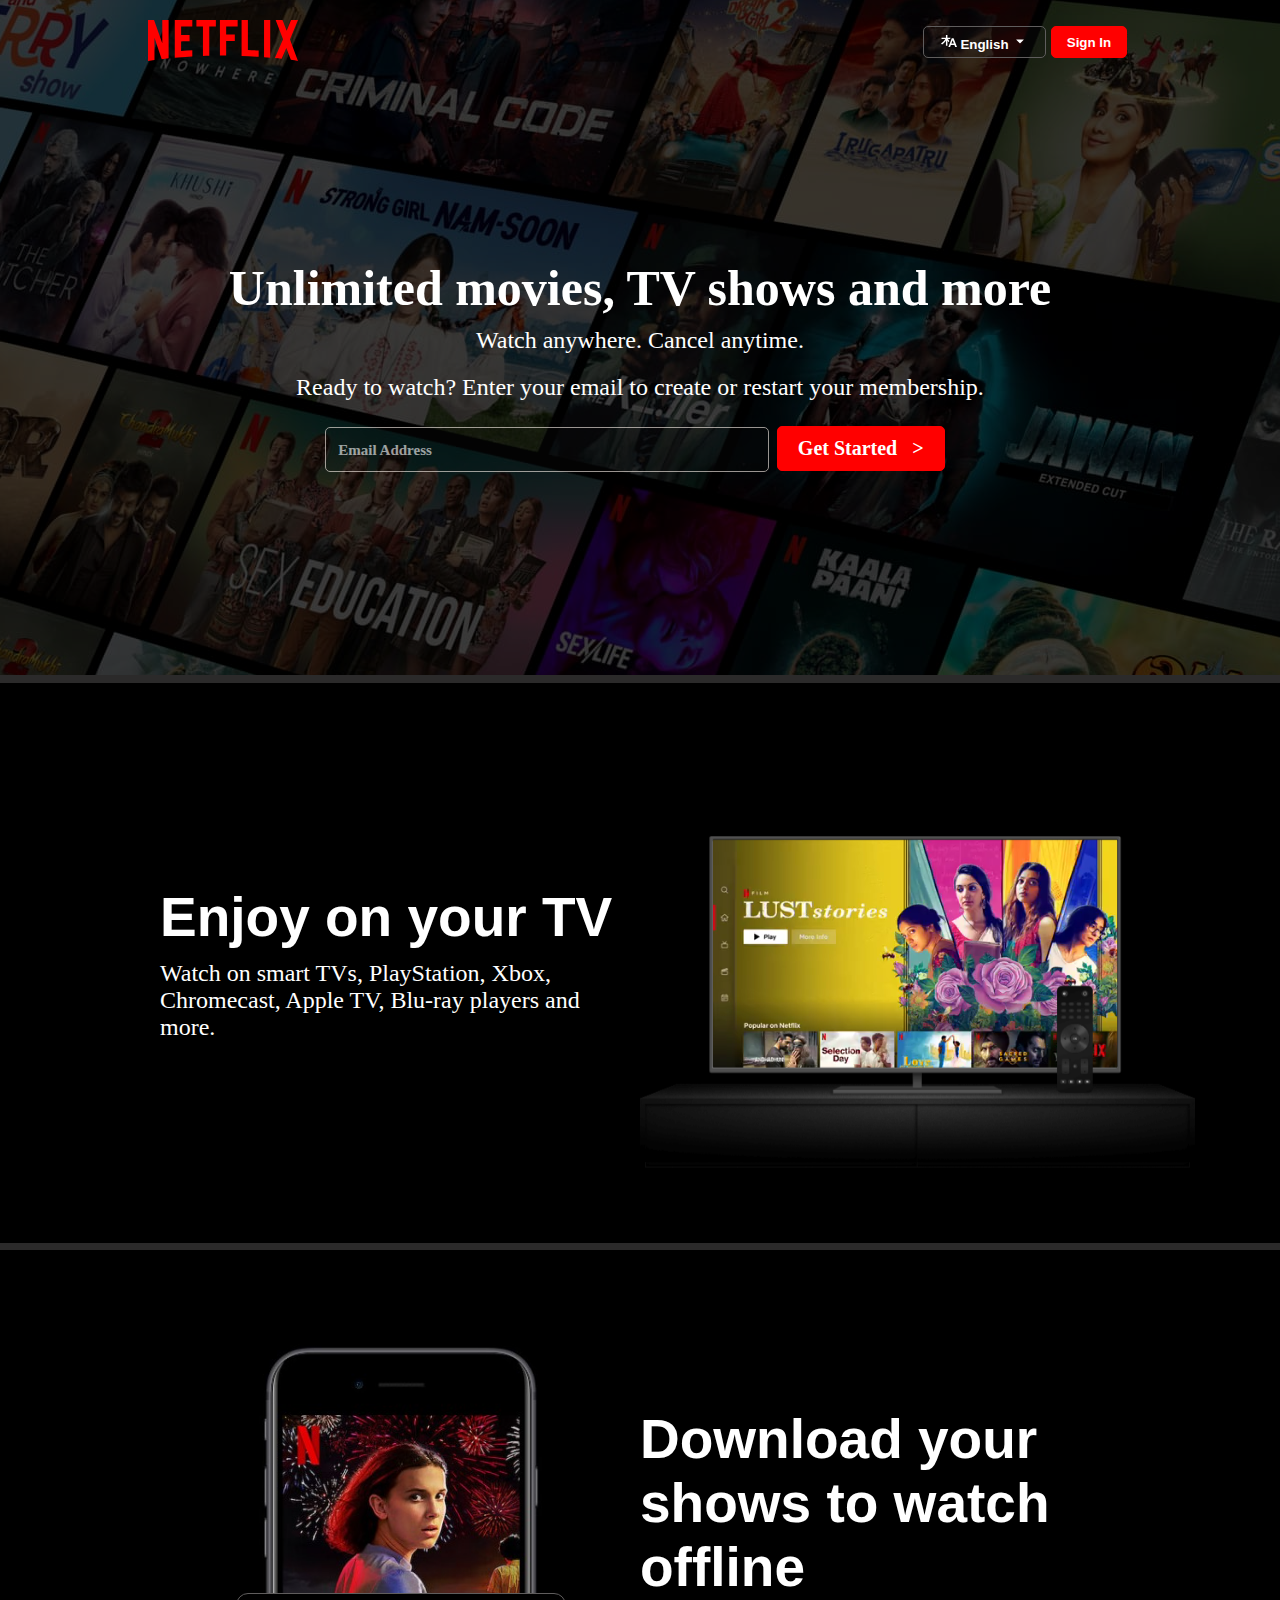
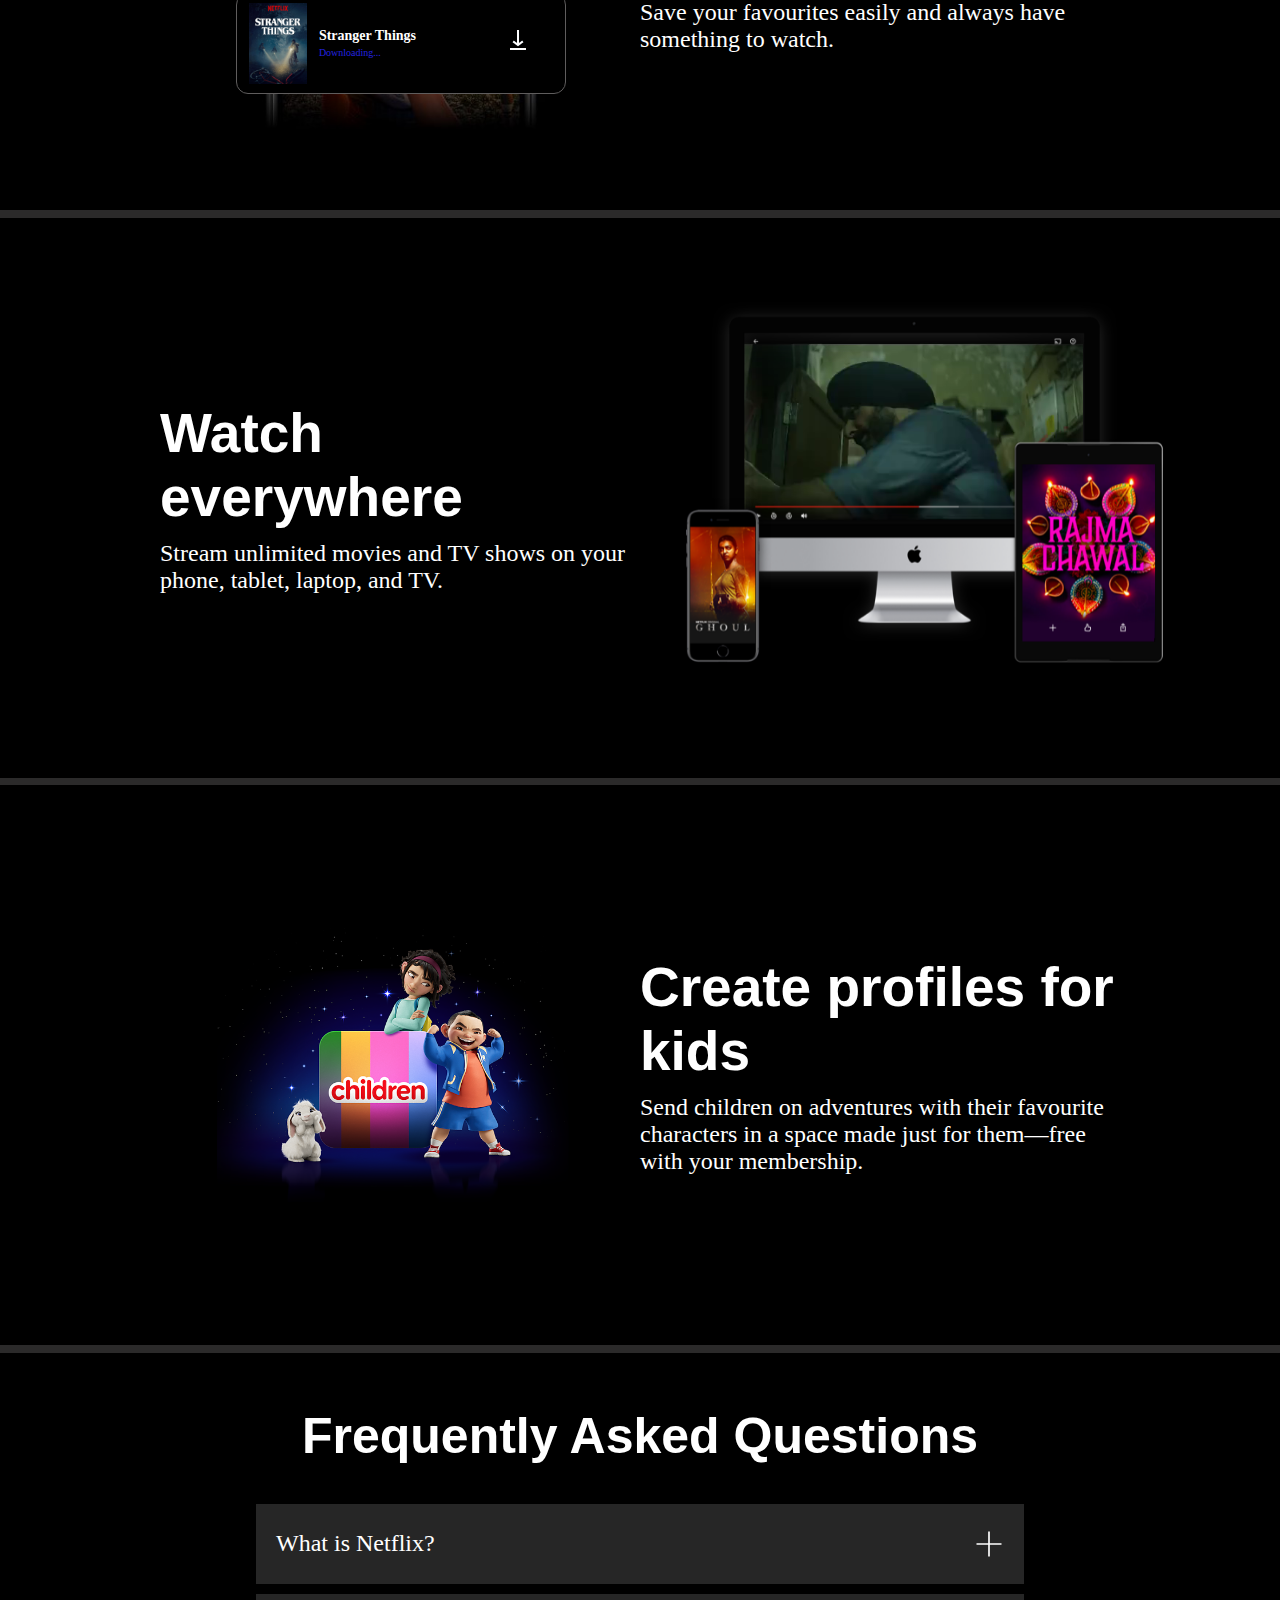
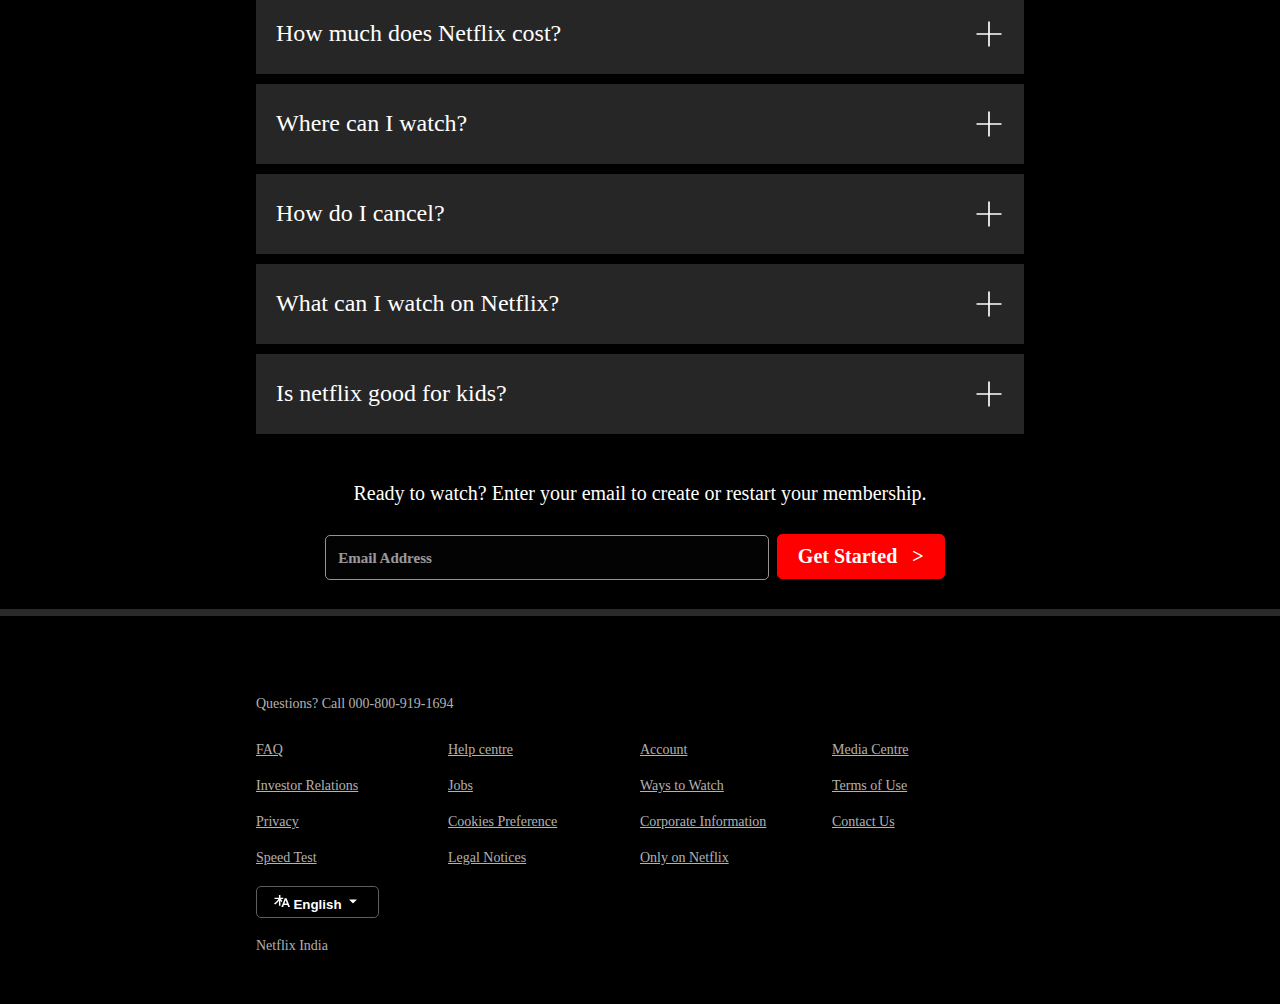
==== commit 2ddf83a9: "Update index.html" ====
--- a/index.html
+++ b/index.html
@@ -5,7 +5,7 @@
     <meta name="viewport" content="width=device-width, initial-scale=1.0" />
     <title>Netflix India - Watch TV Shows Online, Watch Movies Online</title>
     <link rel="stylesheet" href="style.css" />
-    <link rel="icon" href="/favicon.ico" type="image/x-icon">
+    <link rel="icon" href="./favicon.ico" type="image/x-icon">
   </head>
 
   <body>
@@ -14,11 +14,11 @@
     <div class="main">
       <nav>
         <div class="navbar">
-          <img class="imglogo" src="/logo.svg" alt="" />
+          <img class="imglogo" src="./logo.svg" alt="" />
           <button class="btn btnlang">
-            <img class="langg" src="/langlogo.svg" alt="" />
+            <img class="langg" src="./langlogo.svg" alt="" />
             English
-            <img class="langg" src="/langlogo2.svg" alt="" />
+            <img class="langg" src="./langlogo2.svg" alt="" />
           </button>
           <button class="btn btnsign">Sign In</button>
         </div>
@@ -33,7 +33,7 @@
         <div class="inputandbutton">
           <input class="place" type="text" placeholder="Email Address" />
           <button class="get">
-            Get Started &nbsp; ><!--<img class="gtrr" src="/get.svg" alt="">-->
+            Get Started &nbsp; ><!--<img class="gtrr" src="./get.svg" alt="">-->
           </button>
         </div>
       </div>
@@ -57,10 +57,10 @@
           >
         </div>
         <div class="tv1">
-          <img class="imgtv1" src="/tv.png" alt="" />
+          <img class="imgtv1" src="./tv.png" alt="" />
           <video
             class="mp4tv1"
-            src="/tv.m4v"
+            src="./tv.m4v"
             autoplay
             loop
             muted
@@ -80,14 +80,14 @@
           <div class="imgstrbg">
             <img
               class="imgtv2"
-              src="/strangerthingsmob.jpg"
+              src="./strangerthingsmob.jpg"
               alt=""
             />
             <div class="gif">
               <div class="strlogo">
                 <img
                   class="imgstrlogo"
-                  src="/strangerthinglogo.png"
+                  src="./strangerthinglogo.png"
                   alt=""
                 />
               </div>
@@ -100,7 +100,7 @@
               <div class="downgif">
                 <img
                   class="gifdowngif"
-                  src="/downloadicon.gif"
+                  src="./downloadicon.gif"
                   alt=""
                 />
               </div>
@@ -133,10 +133,10 @@
           </span>
         </div>
         <div class="tv3">
-          <img class="imgtv3" src="/tv3.png" alt="" />
+          <img class="imgtv3" src="./tv3.png" alt="" />
           <video
             class="mp4tv3"
-            src="/tv3.m4v"
+            src="./tv3.m4v"
             autoplay
             loop
             muted
@@ -153,7 +153,7 @@
     <div class="section3">
       <div class="container4">
         <div class="tv4">
-          <img class="imgtv4" src="/kids.png" alt="" />
+          <img class="imgtv4" src="./kids.png" alt="" />
         </div>
         <div class="content3">
           <h1>Create profiles for kids</h1>
@@ -178,32 +178,32 @@
 
       <div class="sec5box">
         <span>What is Netflix?</span>
-        <img src="/pluse.svg" alt="" />
+        <img src="./pluse.svg" alt="" />
       </div>
 
       <div class="sec5box">
         <span>How much does Netflix cost?</span>
-        <img src="/pluse.svg" alt="" />
+        <img src="./pluse.svg" alt="" />
       </div>
 
       <div class="sec5box">
         <span>Where can I watch?</span>
-        <img src="/pluse.svg" alt="" />
+        <img src="./pluse.svg" alt="" />
       </div>
 
       <div class="sec5box">
         <span>How do I cancel?</span>
-        <img src="/pluse.svg" alt="" />
+        <img src="./pluse.svg" alt="" />
       </div>
 
       <div class="sec5box">
         <span>What can I watch on Netflix?</span>
-        <img src="/pluse.svg" alt="" />
+        <img src="./pluse.svg" alt="" />
       </div>
 
       <div class="sec5box">
         <span>Is netflix good for kids?</span>
-        <img src="/pluse.svg" alt="" />
+        <img src="./pluse.svg" alt="" />
       </div>
 
       <div class="sec5box2">
@@ -216,7 +216,7 @@
       <div class="inputandbutton2">
         <input class="place" type="text" placeholder="Email Address" />
         <button class="get">
-          Get Started &nbsp; ><!--<img class="gtrr" src="/get.svg" alt="">-->
+          Get Started &nbsp; ><!--<img class="gtrr" src="./get.svg" alt="">-->
         </button>
       </div>
     </div>
@@ -250,9 +250,9 @@
       </div>
 
       <button class="btn1 btnlang1">
-        <img class="langg" src="/langlogo.svg" alt="" />
+        <img class="langg" src="./langlogo.svg" alt="" />
         English
-        <img class="langg" src="/langlogo2.svg" alt="" />
+        <img class="langg" src="./langlogo2.svg" alt="" />
       </button>
 <div class="netflix">
     <span>Netflix India</span>
